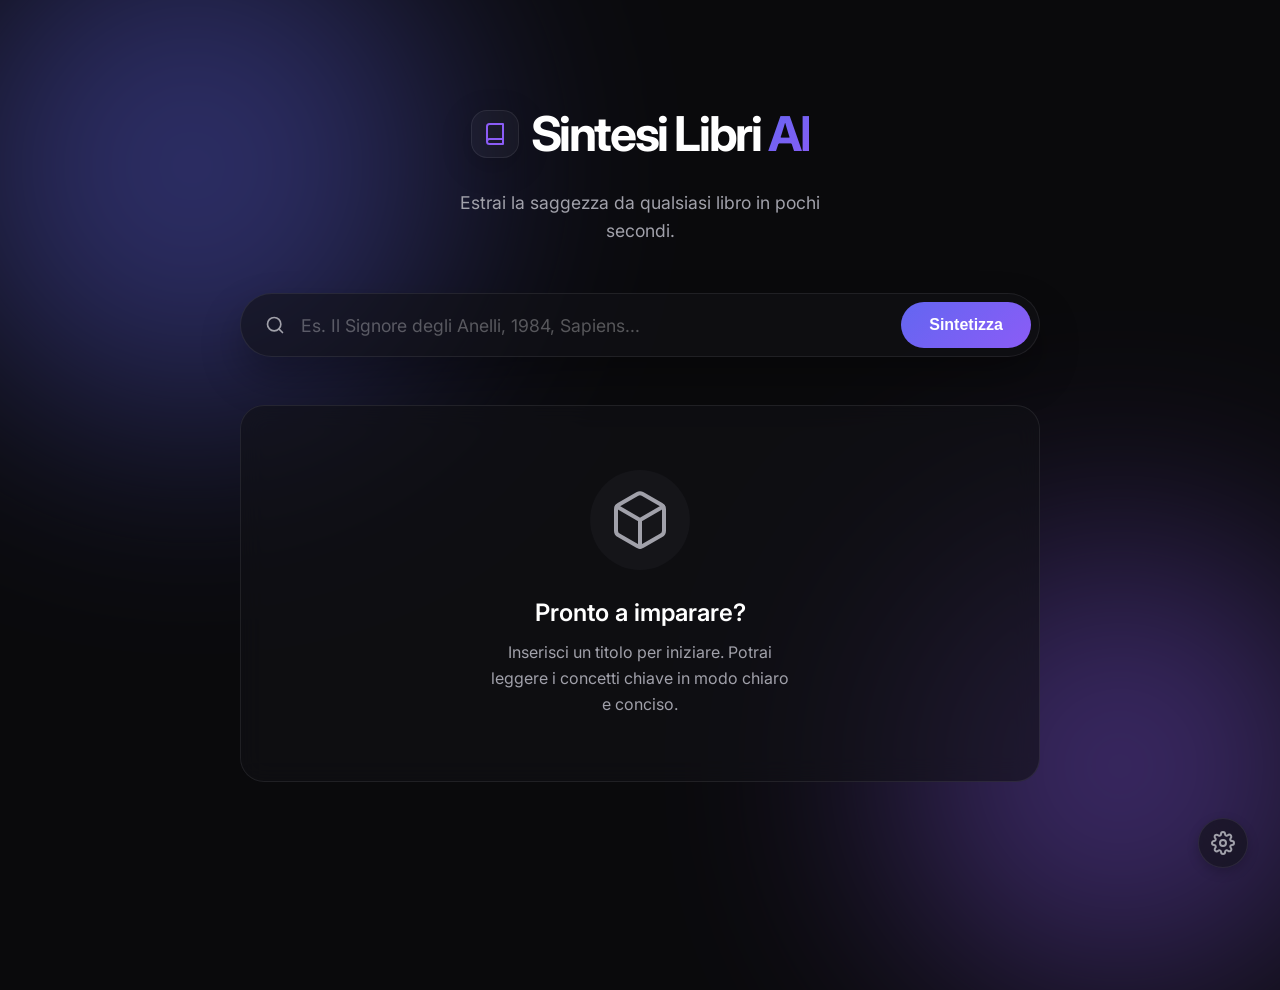
==== index.html @ 59c89904 "Initial commit: App Sintesi Libri AI" ====
<!DOCTYPE html>
<html lang="it">

<head>
    <meta charset="UTF-8">
    <meta name="viewport" content="width=device-width, initial-scale=1.0">
    <title>Sintesi Libri AI - Scopri i concetti chiave</title>
    <meta name="description"
        content="Inserisci il titolo di un libro e scopri immediatamente i suoi concetti principali generati con l'Intelligenza Artificiale.">

    <!-- Google Fonts: Inter -->
    <link rel="preconnect" href="https://fonts.googleapis.com">
    <link rel="preconnect" href="https://fonts.gstatic.com" crossorigin>
    <link href="https://fonts.googleapis.com/css2?family=Inter:wght@300;400;500;600;700&display=swap" rel="stylesheet">

    <!-- Custom CSS -->
    <link rel="stylesheet" href="index.css">
</head>

<body>
    <div class="app-container">
        <!-- Decorazioni Background (Glow Effects) -->
        <div class="bg-glow circle-1"></div>
        <div class="bg-glow circle-2"></div>

        <main class="main-content">
            <header class="header">
                <div class="logo-container">
                    <div class="logo-icon">
                        <svg width="24" height="24" viewBox="0 0 24 24" fill="none" stroke="currentColor"
                            stroke-width="2" stroke-linecap="round" stroke-linejoin="round">
                            <path d="M4 19.5v-15A2.5 2.5 0 0 1 6.5 2H20v20H6.5a2.5 2.5 0 0 1 0-5H20"></path>
                        </svg>
                    </div>
                    <h1>Sintesi Libri <span class="accent-text">AI</span></h1>
                </div>
                <p class="subtitle">Estrai la saggezza da qualsiasi libro in pochi secondi.</p>
            </header>

            <section class="search-section">
                <form id="searchForm" class="search-form">
                    <div class="input-wrapper">
                        <div class="search-icon">
                            <svg width="20" height="20" viewBox="0 0 24 24" fill="none" stroke="currentColor"
                                stroke-width="2" stroke-linecap="round" stroke-linejoin="round">
                                <circle cx="11" cy="11" r="8"></circle>
                                <line x1="21" y1="21" x2="16.65" y2="16.65"></line>
                            </svg>
                        </div>
                        <input type="text" id="bookInput" placeholder="Es. Il Signore degli Anelli, 1984, Sapiens..."
                            required autocomplete="off">
                        <button type="submit" id="searchButton" class="btn-primary">
                            <span>Sintetizza</span>
                            <div class="spinner hidden" id="loadingSpinner"></div>
                        </button>
                    </div>
                </form>
            </section>

            <!-- Risultati della Ricerca -->
            <section id="resultsArea" class="results-area hidden">
                <div class="book-info">
                    <h2 id="bookTitleDisplay">...</h2>
                    <p class="book-meta">Ecco i concetti principali estratti dal libro.</p>
                </div>

                <div id="conceptsList" class="concepts-list">
                    <!-- Concept Cards injected by JS -->
                </div>
            </section>

            <!-- Stato di Errore -->
            <section id="errorArea" class="error-area hidden">
                <div class="error-card">
                    <svg width="24" height="24" viewBox="0 0 24 24" fill="none" stroke="currentColor" stroke-width="2"
                        stroke-linecap="round" stroke-linejoin="round">
                        <circle cx="12" cy="12" r="10"></circle>
                        <line x1="12" y1="8" x2="12" y2="12"></line>
                        <line x1="12" y1="16" x2="12.01" y2="16"></line>
                    </svg>
                    <p id="errorMessage">Si è verificato un errore durante la ricerca.</p>
                </div>
            </section>

            <!-- Stato Vuoto (Iniziale) -->
            <section id="emptyState" class="empty-state">
                <div class="illustration-placeholder">
                    <svg width="64" height="64" viewBox="0 0 24 24" fill="none" stroke="currentColor" stroke-width="1.5"
                        stroke-linecap="round" stroke-linejoin="round">
                        <path
                            d="M21 16V8a2 2 0 0 0-1-1.73l-7-4a2 2 0 0 0-2 0l-7 4A2 2 0 0 0 3 8v8a2 2 0 0 0 1 1.73l7 4a2 2 0 0 0 2 0l7-4A2 2 0 0 0 21 16z">
                        </path>
                        <polyline points="3.27 6.96 12 12.01 20.73 6.96"></polyline>
                        <line x1="12" y1="22.08" x2="12" y2="12"></line>
                    </svg>
                </div>
                <h3>Pronto a imparare?</h3>
                <p>Inserisci un titolo per iniziare. Potrai leggere i concetti chiave in modo chiaro e conciso.</p>
            </section>

            <!-- Bottone Impostazioni (API Key) -->
            <button id="settingsBtn" class="settings-btn" title="Impostazioni API Key">
                <svg width="24" height="24" viewBox="0 0 24 24" fill="none" stroke="currentColor" stroke-width="2"
                    stroke-linecap="round" stroke-linejoin="round">
                    <circle cx="12" cy="12" r="3"></circle>
                    <path
                        d="M19.4 15a1.65 1.65 0 0 0 .33 1.82l.06.06a2 2 0 0 1 0 2.83 2 2 0 0 1-2.83 0l-.06-.06a1.65 1.65 0 0 0-1.82-.33 1.65 1.65 0 0 0-1 1.51V21a2 2 0 0 1-2 2 2 2 0 0 1-2-2v-.09A1.65 1.65 0 0 0 9 19.4a1.65 1.65 0 0 0-1.82.33l-.06.06a2 2 0 0 1-2.83 0 2 2 0 0 1 0-2.83l.06-.06a1.65 1.65 0 0 0 .33-1.82 1.65 1.65 0 0 0-1.51-1H3a2 2 0 0 1-2-2 2 2 0 0 1 2-2h.09A1.65 1.65 0 0 0 4.6 9a1.65 1.65 0 0 0-.33-1.82l-.06-.06a2 2 0 0 1 0-2.83 2 2 0 0 1 2.83 0l.06.06a1.65 1.65 0 0 0 1.82.33H9a1.65 1.65 0 0 0 1-1.51V3a2 2 0 0 1 2-2 2 2 0 0 1 2 2v.09a1.65 1.65 0 0 0 1 1.51 1.65 1.65 0 0 0 1.82-.33l.06-.06a2 2 0 0 1 2.83 0 2 2 0 0 1 0 2.83l-.06.06a1.65 1.65 0 0 0-.33 1.82V9a1.65 1.65 0 0 0 1.51 1H21a2 2 0 0 1 2 2 2 2 0 0 1-2 2h-.09a1.65 1.65 0 0 0-1.51 1z">
                    </path>
                </svg>
            </button>
        </main>
    </div>

    <!-- Modale Impostazioni API Key -->
    <div id="apiModal" class="modal-overlay hidden">
        <div class="modal-content">
            <div class="modal-header">
                <h2>Configura l'Intelligenza Artificiale</h2>
                <button class="close-btn" id="closeSettingsBtn">&times;</button>
            </div>

            <div class="modal-body">
                <p class="instruction-text">
                    Per funzionare realmente e generare i concetti dei libri, questa app utilizza il "cervello" di
                    <strong>Google Gemini</strong>.
                </p>

                <div class="api-steps">
                    <p><strong>Non hai una chiave API? È gratis in 1 minuto.</strong></p>
                    <ol>
                        <li>Vai su <a href="https://aistudio.google.com/app/apikey" target="_blank"
                                rel="noopener noreferrer">Google AI Studio</a></li>
                        <li>Accedi con il tuo account Google</li>
                        <li>Clicca su <strong>"Create API Key"</strong></li>
                        <li>Copia la lunga stringa di testo creata e incollala qui sotto.</li>
                    </ol>
                    <p class="security-note"><i>La chiave verrà salvata esclusivamente all'interno del tuo browser.
                            Questa applicazione web non ha un server proprietario, quindi i tuoi dati rimangono
                            completamente nel tuo computer.</i></p>
                </div>

                <div class="form-group">
                    <label for="apiKeyInput">La tua API Key Gemini:</label>
                    <div class="input-actions-wrapper">
                        <input type="password" id="apiKeyInput" placeholder="AIzaSyA..." autocomplete="off">
                    </div>
                </div>

                <div class="modal-actions">
                    <button id="saveApiBtn" class="btn-primary" style="width: 100%; justify-content: center;">Salva e
                        Inizia a Usare l'App</button>
                    <p id="saveApiSuccess" class="success-message hidden">Chiave salvata! Ora puoi usare la ricerca
                        vera.</p>
                </div>
            </div>
        </div>
    </div>

    <!-- Logic -->
    <script src="app.js"></script>
</body>

</html>
---- index.css ----
:root {
  /* Color Palette - Premium Dark Theme */
  --bg-primary: #0a0a0c;
  --bg-secondary: #121216;
  --text-primary: #ffffff;
  --text-secondary: #a1a1aa;

  --accent-primary: #6366f1;
  /* Indigo */
  --accent-secondary: #8b5cf6;
  /* Violet */
  --accent-gradient: linear-gradient(135deg, var(--accent-primary) 0%, var(--accent-secondary) 100%);

  --surface-color: rgba(255, 255, 255, 0.03);
  --border-color: rgba(255, 255, 255, 0.08);
  --glass-bg: rgba(18, 18, 22, 0.6);

  --error: #ef4444;

  /* Layout */
  --max-width: 800px;
  --border-radius-lg: 24px;
  --border-radius-md: 16px;
  --border-radius-sm: 12px;

  /* Animations */
  --transition-fast: 0.15s ease-out;
  --transition-normal: 0.3s cubic-bezier(0.4, 0, 0.2, 1);
  --transition-bounce: 0.5s cubic-bezier(0.34, 1.56, 0.64, 1);
}

* {
  margin: 0;
  padding: 0;
  box-sizing: border-box;
}

body {
  font-family: 'Inter', -apple-system, BlinkMacSystemFont, "Segoe UI", Roboto, Helvetica, Arial, sans-serif;
  background-color: var(--bg-primary);
  color: var(--text-primary);
  line-height: 1.6;
  min-height: 100vh;
  overflow-x: hidden;
}

/* Background Decorations */
.app-container {
  position: relative;
  min-height: 100vh;
  display: flex;
  flex-direction: column;
  align-items: center;
  padding: 2rem 1rem;
}

.bg-glow {
  position: absolute;
  border-radius: 50%;
  filter: blur(120px);
  z-index: 0;
  opacity: 0.4;
  pointer-events: none;
}

.circle-1 {
  top: -10%;
  left: -5%;
  width: 40vw;
  height: 40vw;
  background: var(--accent-primary);
  animation: float 20s ease-in-out infinite alternate;
}

.circle-2 {
  bottom: -10%;
  right: -5%;
  width: 35vw;
  height: 35vw;
  background: var(--accent-secondary);
  animation: float 15s ease-in-out infinite alternate-reverse;
}

@keyframes float {
  0% {
    transform: translate(0, 0) scale(1);
  }

  50% {
    transform: translate(5%, 10%) scale(1.1);
  }

  100% {
    transform: translate(-5%, -10%) scale(0.95);
  }
}

/* Main Content Area */
.main-content {
  width: 100%;
  max-width: var(--max-width);
  z-index: 10;
  display: flex;
  flex-direction: column;
  gap: 3rem;
  margin-top: 4rem;
}

/* Header */
.header {
  text-align: center;
  animation: slideDown 0.8s cubic-bezier(0.16, 1, 0.3, 1);
}

.logo-container {
  display: inline-flex;
  align-items: center;
  gap: 12px;
  margin-bottom: 1rem;
}

.logo-icon {
  display: flex;
  align-items: center;
  justify-content: center;
  width: 48px;
  height: 48px;
  background: var(--surface-color);
  border: 1px solid var(--border-color);
  border-radius: var(--border-radius-md);
  color: var(--accent-secondary);
  box-shadow: 0 8px 32px rgba(0, 0, 0, 0.2);
}

h1 {
  font-size: 3rem;
  font-weight: 700;
  letter-spacing: -0.05em;
  margin: 0;
}

.accent-text {
  background: var(--accent-gradient);
  -webkit-background-clip: text;
  background-clip: text;
  color: transparent;
  display: inline-block;
}

.subtitle {
  color: var(--text-secondary);
  font-size: 1.1rem;
  font-weight: 400;
  max-width: 400px;
  margin: 0 auto;
}

/* Search Form */
.search-form {
  margin: 0 auto;
  width: 100%;
  animation: fadeIn 1s ease-out 0.2s both;
}

.input-wrapper {
  position: relative;
  display: flex;
  align-items: center;
  background: var(--glass-bg);
  backdrop-filter: blur(16px);
  -webkit-backdrop-filter: blur(16px);
  border: 1px solid var(--border-color);
  border-radius: 99px;
  padding: 8px 8px 8px 24px;
  box-shadow: 0 20px 40px rgba(0, 0, 0, 0.3);
  transition: var(--transition-normal);
}

.input-wrapper:focus-within {
  border-color: var(--accent-primary);
  box-shadow: 0 0 0 4px rgba(99, 102, 241, 0.15), 0 20px 40px rgba(0, 0, 0, 0.3);
}

.search-icon {
  color: var(--text-secondary);
  display: flex;
}

input {
  flex: 1;
  background: transparent;
  border: none;
  padding: 12px 16px;
  color: var(--text-primary);
  font-size: 1.1rem;
  font-family: inherit;
  outline: none;
}

input::placeholder {
  color: rgba(255, 255, 255, 0.3);
}

.btn-primary {
  display: flex;
  align-items: center;
  gap: 8px;
  background: var(--accent-gradient);
  color: white;
  border: none;
  padding: 14px 28px;
  border-radius: 99px;
  font-weight: 600;
  font-size: 1rem;
  cursor: pointer;
  transition: var(--transition-bounce);
  position: relative;
  overflow: hidden;
}

.btn-primary::before {
  content: '';
  position: absolute;
  top: 0;
  left: 0;
  right: 0;
  bottom: 0;
  background: linear-gradient(rgba(255, 255, 255, 0.1), rgba(255, 255, 255, 0));
  opacity: 0;
  transition: var(--transition-fast);
}

.btn-primary:hover {
  transform: translateY(-2px);
  box-shadow: 0 10px 20px rgba(99, 102, 241, 0.4);
}

.btn-primary:hover::before {
  opacity: 1;
}

.btn-primary:active {
  transform: translateY(1px);
}

.btn-primary:disabled {
  opacity: 0.7;
  cursor: not-allowed;
  transform: none;
}

/* Spinner */
.spinner {
  width: 18px;
  height: 18px;
  border: 2px solid rgba(255, 255, 255, 0.3);
  border-right-color: white;
  border-radius: 50%;
  animation: spin 0.8s linear infinite;
}

@keyframes spin {
  from {
    transform: rotate(0deg);
  }

  to {
    transform: rotate(360deg);
  }
}

/* States */
.hidden {
  display: none !important;
}

/* Empty State */
.empty-state {
  text-align: center;
  padding: 4rem 2rem;
  background: var(--glass-bg);
  backdrop-filter: blur(12px);
  -webkit-backdrop-filter: blur(12px);
  border: 1px solid var(--border-color);
  border-radius: var(--border-radius-lg);
  animation: fadeIn 1.2s ease-out 0.4s both;
}

.illustration-placeholder {
  display: inline-flex;
  align-items: center;
  justify-content: center;
  width: 100px;
  height: 100px;
  background: var(--surface-color);
  border-radius: 50%;
  color: var(--text-secondary);
  margin-bottom: 1.5rem;
}

.empty-state h3 {
  font-size: 1.5rem;
  margin-bottom: 0.5rem;
  font-weight: 600;
}

.empty-state p {
  color: var(--text-secondary);
  max-width: 300px;
  margin: 0 auto;
}

/* Results Area */
.results-area {
  animation: slideUp 0.5s cubic-bezier(0.16, 1, 0.3, 1) both;
}

.book-info {
  margin-bottom: 2rem;
  text-align: left;
}

.book-info h2 {
  font-size: 2rem;
  font-weight: 700;
  margin-bottom: 0.5rem;
  color: var(--text-primary);
}

.book-meta {
  color: var(--accent-secondary);
  font-weight: 500;
}

/* Concepts List */
.concepts-list {
  display: flex;
  flex-direction: column;
  gap: 1.5rem;
}

/* Concept Card */
.concept-card {
  background: var(--glass-bg);
  backdrop-filter: blur(12px);
  -webkit-backdrop-filter: blur(12px);
  border: 1px solid var(--border-color);
  border-radius: var(--border-radius-md);
  padding: 2rem;
  transition: var(--transition-normal);
  position: relative;
  overflow: hidden;
  opacity: 0;
  transform: translateY(20px);
}

.concept-card.animate-in {
  opacity: 1;
  transform: translateY(0);
}

.concept-card::before {
  content: '';
  position: absolute;
  top: 0;
  left: 0;
  width: 4px;
  height: 100%;
  background: var(--accent-gradient);
  opacity: 0;
  transition: var(--transition-normal);
}

.concept-card:hover {
  transform: translateY(-4px) scale(1.01);
  box-shadow: 0 20px 40px rgba(0, 0, 0, 0.2);
  border-color: rgba(255, 255, 255, 0.15);
}

.concept-card:hover::before {
  opacity: 1;
}

.concept-header {
  display: flex;
  align-items: center;
  gap: 1rem;
  margin-bottom: 1rem;
}

.concept-number {
  display: flex;
  align-items: center;
  justify-content: center;
  width: 32px;
  height: 32px;
  background: rgba(99, 102, 241, 0.1);
  color: var(--accent-primary);
  border-radius: 50%;
  font-weight: 700;
  font-size: 0.9rem;
}

.concept-card h3 {
  font-size: 1.3rem;
  font-weight: 600;
  margin: 0;
}

.concept-card p {
  color: var(--text-secondary);
  line-height: 1.7;
}

/* Error Area */
.error-area {
  animation: slideUp 0.4s ease-out;
}

.error-card {
  display: flex;
  align-items: center;
  justify-content: center;
  gap: 12px;
  background: rgba(239, 68, 68, 0.1);
  border: 1px solid rgba(239, 68, 68, 0.2);
  color: var(--error);
  padding: 1.5rem;
  border-radius: var(--border-radius-md);
  text-align: center;
}

/* Keyframes */
@keyframes slideDown {
  from {
    opacity: 0;
    transform: translateY(-30px);
  }

  to {
    opacity: 1;
    transform: translateY(0);
  }
}

@keyframes slideUp {
  from {
    opacity: 0;
    transform: translateY(30px);
  }

  to {
    opacity: 1;
    transform: translateY(0);
  }
}

@keyframes fadeIn {
  from {
    opacity: 0;
  }

  to {
    opacity: 1;
  }
}

/* Responsiveness */
@media (max-width: 640px) {
  h1 {
    font-size: 2.2rem;
  }

  .input-wrapper {
    flex-direction: column;
    border-radius: 24px;
    padding: 16px;
    gap: 12px;
  }

  .search-icon {
    display: none;
  }

  input {
    width: 100%;
    text-align: center;
    padding: 8px;
  }

  .btn-primary {
    width: 100%;
    justify-content: center;
  }

  .concept-card {
    padding: 1.5rem;
  }
}

/* Settings Button */
.settings-btn {
  position: fixed;
  bottom: 2rem;
  right: 2rem;
  width: 50px;
  height: 50px;
  border-radius: 50%;
  background: var(--glass-bg);
  backdrop-filter: blur(12px);
  -webkit-backdrop-filter: blur(12px);
  border: 1px solid var(--border-color);
  color: var(--text-secondary);
  display: flex;
  align-items: center;
  justify-content: center;
  cursor: pointer;
  transition: var(--transition-normal);
  z-index: 100;
  box-shadow: 0 4px 12px rgba(0, 0, 0, 0.2);
}

.settings-btn:hover {
  transform: rotate(45deg);
  color: var(--accent-primary);
  border-color: var(--accent-primary);
}

/* Modal Overlay */
.modal-overlay {
  position: fixed;
  top: 0;
  left: 0;
  width: 100%;
  height: 100%;
  background: rgba(10, 10, 12, 0.8);
  backdrop-filter: blur(8px);
  -webkit-backdrop-filter: blur(8px);
  z-index: 999;
  display: flex;
  align-items: center;
  justify-content: center;
  padding: 1rem;
  opacity: 1;
  transition: opacity var(--transition-normal);
}

.modal-overlay.hidden {
  opacity: 0;
  pointer-events: none;
}

.modal-content {
  background: var(--bg-secondary);
  border: 1px solid var(--border-color);
  border-radius: var(--border-radius-lg);
  width: 100%;
  max-width: 500px;
  box-shadow: 0 25px 50px -12px rgba(0, 0, 0, 0.5);
  transform: translateY(0) scale(1);
  transition: transform var(--transition-normal);
  overflow: hidden;
}

.modal-overlay.hidden .modal-content {
  transform: translateY(20px) scale(0.95);
}

.modal-header {
  display: flex;
  align-items: center;
  justify-content: space-between;
  padding: 1.5rem 2rem;
  border-bottom: 1px solid var(--border-color);
}

.modal-header h2 {
  font-size: 1.2rem;
  font-weight: 600;
}

.close-btn {
  background: none;
  border: none;
  color: var(--text-secondary);
  font-size: 1.5rem;
  cursor: pointer;
  transition: color 0.2s;
}

.close-btn:hover {
  color: var(--text-primary);
}

.modal-body {
  padding: 2rem;
}

.instruction-text {
  margin-bottom: 1.5rem;
  color: var(--text-primary);
}

.api-steps {
  background: rgba(255, 255, 255, 0.03);
  padding: 1.5rem;
  border-radius: var(--border-radius-sm);
  margin-bottom: 1.5rem;
  border: 1px solid rgba(255, 255, 255, 0.05);
}

.api-steps ol {
  margin-left: 1.2rem;
  margin-top: 0.8rem;
  margin-bottom: 0.8rem;
  color: var(--accent-secondary);
}

.api-steps li {
  margin-bottom: 0.4rem;
}

.api-steps a {
  color: var(--accent-primary);
  text-decoration: underline;
  text-underline-offset: 4px;
}

.api-steps a:hover {
  color: #fff;
}

.security-note {
  font-size: 0.85rem;
  color: var(--text-secondary);
  line-height: 1.4;
  margin-top: 1rem;
}

.form-group {
  margin-bottom: 1.5rem;
}

.form-group label {
  display: block;
  font-weight: 500;
  margin-bottom: 0.5rem;
}

.input-actions-wrapper {
  position: relative;
  display: flex;
}

.input-actions-wrapper input {
  width: 100%;
  background: rgba(0, 0, 0, 0.3);
  border: 1px solid var(--border-color);
  border-radius: 8px;
  padding: 12px 16px;
  transition: border-color var(--transition-fast);
}

.input-actions-wrapper input:focus {
  border-color: var(--accent-primary);
}

.modal-actions {
  text-align: center;
}

.success-message {
  color: #10b981;
  font-size: 0.9rem;
  margin-top: 1rem;
  font-weight: 500;
}
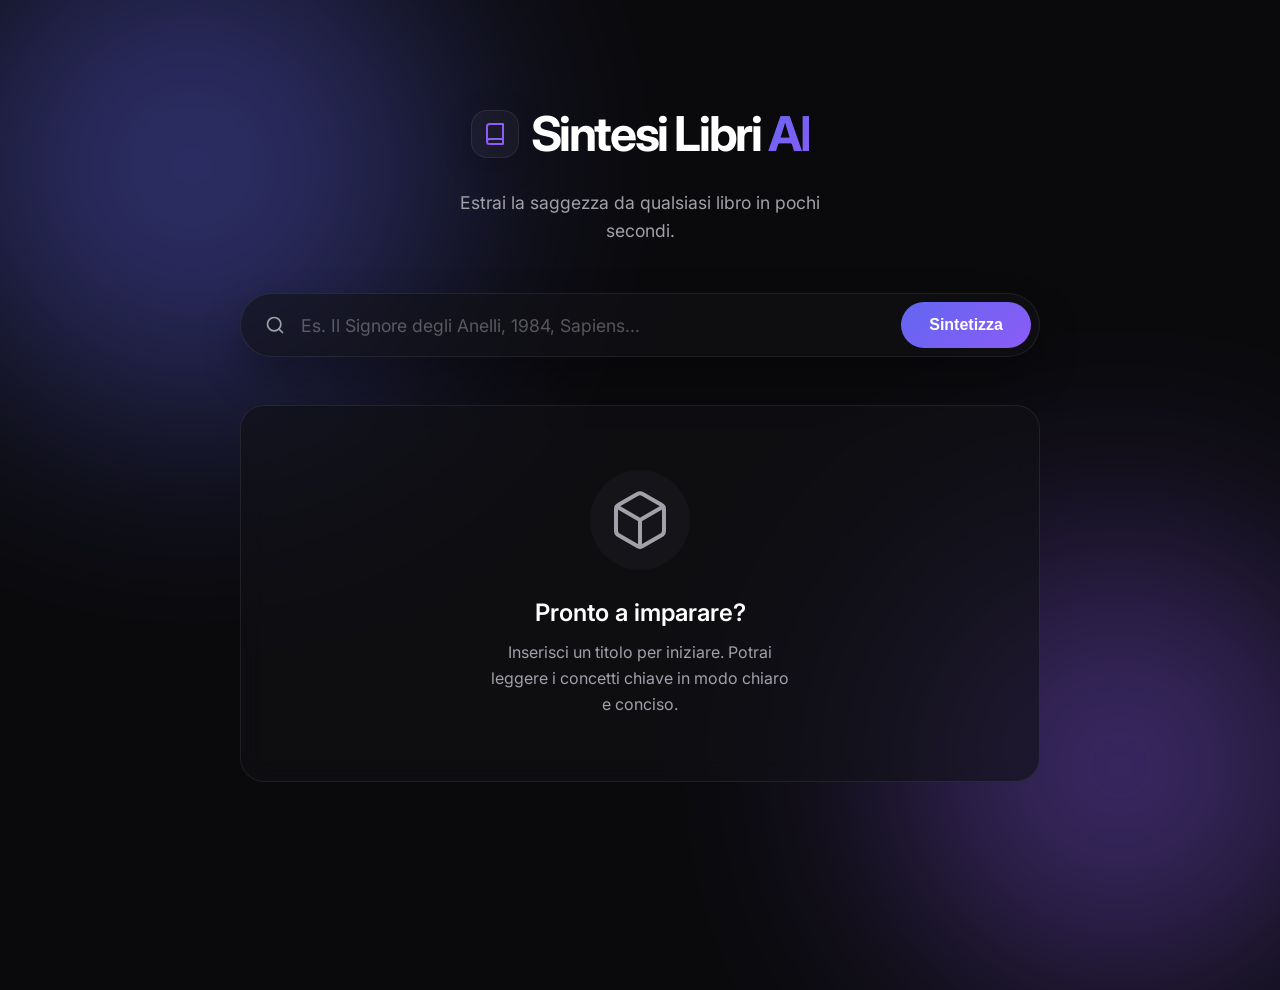
==== commit e68fe222: "feat: migrazione a backend netlify serverless e rimozione chiavi esposte" ====
--- a/index.html
+++ b/index.html
@@ -98,66 +98,9 @@
                 <p>Inserisci un titolo per iniziare. Potrai leggere i concetti chiave in modo chiaro e conciso.</p>
             </section>
 
-            <!-- Bottone Impostazioni (API Key) -->
-            <button id="settingsBtn" class="settings-btn" title="Impostazioni API Key">
-                <svg width="24" height="24" viewBox="0 0 24 24" fill="none" stroke="currentColor" stroke-width="2"
-                    stroke-linecap="round" stroke-linejoin="round">
-                    <circle cx="12" cy="12" r="3"></circle>
-                    <path
-                        d="M19.4 15a1.65 1.65 0 0 0 .33 1.82l.06.06a2 2 0 0 1 0 2.83 2 2 0 0 1-2.83 0l-.06-.06a1.65 1.65 0 0 0-1.82-.33 1.65 1.65 0 0 0-1 1.51V21a2 2 0 0 1-2 2 2 2 0 0 1-2-2v-.09A1.65 1.65 0 0 0 9 19.4a1.65 1.65 0 0 0-1.82.33l-.06.06a2 2 0 0 1-2.83 0 2 2 0 0 1 0-2.83l.06-.06a1.65 1.65 0 0 0 .33-1.82 1.65 1.65 0 0 0-1.51-1H3a2 2 0 0 1-2-2 2 2 0 0 1 2-2h.09A1.65 1.65 0 0 0 4.6 9a1.65 1.65 0 0 0-.33-1.82l-.06-.06a2 2 0 0 1 0-2.83 2 2 0 0 1 2.83 0l.06.06a1.65 1.65 0 0 0 1.82.33H9a1.65 1.65 0 0 0 1-1.51V3a2 2 0 0 1 2-2 2 2 0 0 1 2 2v.09a1.65 1.65 0 0 0 1 1.51 1.65 1.65 0 0 0 1.82-.33l.06-.06a2 2 0 0 1 2.83 0 2 2 0 0 1 0 2.83l-.06.06a1.65 1.65 0 0 0-.33 1.82V9a1.65 1.65 0 0 0 1.51 1H21a2 2 0 0 1 2 2 2 2 0 0 1-2 2h-.09a1.65 1.65 0 0 0-1.51 1z">
-                    </path>
-                </svg>
-            </button>
+
         </main>
     </div>
-
-    <!-- Modale Impostazioni API Key -->
-    <div id="apiModal" class="modal-overlay hidden">
-        <div class="modal-content">
-            <div class="modal-header">
-                <h2>Configura l'Intelligenza Artificiale</h2>
-                <button class="close-btn" id="closeSettingsBtn">&times;</button>
-            </div>
-
-            <div class="modal-body">
-                <p class="instruction-text">
-                    Per funzionare realmente e generare i concetti dei libri, questa app utilizza il "cervello" di
-                    <strong>Google Gemini</strong>.
-                </p>
-
-                <div class="api-steps">
-                    <p><strong>Non hai una chiave API? È gratis in 1 minuto.</strong></p>
-                    <ol>
-                        <li>Vai su <a href="https://aistudio.google.com/app/apikey" target="_blank"
-                                rel="noopener noreferrer">Google AI Studio</a></li>
-                        <li>Accedi con il tuo account Google</li>
-                        <li>Clicca su <strong>"Create API Key"</strong></li>
-                        <li>Copia la lunga stringa di testo creata e incollala qui sotto.</li>
-                    </ol>
-                    <p class="security-note"><i>La chiave verrà salvata esclusivamente all'interno del tuo browser.
-                            Questa applicazione web non ha un server proprietario, quindi i tuoi dati rimangono
-                            completamente nel tuo computer.</i></p>
-                </div>
-
-                <div class="form-group">
-                    <label for="apiKeyInput">La tua API Key Gemini:</label>
-                    <div class="input-actions-wrapper">
-                        <input type="password" id="apiKeyInput" placeholder="AIzaSyA..." autocomplete="off">
-                    </div>
-                </div>
-
-                <div class="modal-actions">
-                    <button id="saveApiBtn" class="btn-primary" style="width: 100%; justify-content: center;">Salva e
-                        Inizia a Usare l'App</button>
-                    <p id="saveApiSuccess" class="success-message hidden">Chiave salvata! Ora puoi usare la ricerca
-                        vera.</p>
-                </div>
-            </div>
-        </div>
-    </div>
-
-    <!-- Logic -->
     <script src="app.js"></script>
 </body>
-
-</html>+</html>
--- a/index.css
+++ b/index.css
@@ -498,180 +498,3 @@
   }
 }
 
-/* Settings Button */
-.settings-btn {
-  position: fixed;
-  bottom: 2rem;
-  right: 2rem;
-  width: 50px;
-  height: 50px;
-  border-radius: 50%;
-  background: var(--glass-bg);
-  backdrop-filter: blur(12px);
-  -webkit-backdrop-filter: blur(12px);
-  border: 1px solid var(--border-color);
-  color: var(--text-secondary);
-  display: flex;
-  align-items: center;
-  justify-content: center;
-  cursor: pointer;
-  transition: var(--transition-normal);
-  z-index: 100;
-  box-shadow: 0 4px 12px rgba(0, 0, 0, 0.2);
-}
-
-.settings-btn:hover {
-  transform: rotate(45deg);
-  color: var(--accent-primary);
-  border-color: var(--accent-primary);
-}
-
-/* Modal Overlay */
-.modal-overlay {
-  position: fixed;
-  top: 0;
-  left: 0;
-  width: 100%;
-  height: 100%;
-  background: rgba(10, 10, 12, 0.8);
-  backdrop-filter: blur(8px);
-  -webkit-backdrop-filter: blur(8px);
-  z-index: 999;
-  display: flex;
-  align-items: center;
-  justify-content: center;
-  padding: 1rem;
-  opacity: 1;
-  transition: opacity var(--transition-normal);
-}
-
-.modal-overlay.hidden {
-  opacity: 0;
-  pointer-events: none;
-}
-
-.modal-content {
-  background: var(--bg-secondary);
-  border: 1px solid var(--border-color);
-  border-radius: var(--border-radius-lg);
-  width: 100%;
-  max-width: 500px;
-  box-shadow: 0 25px 50px -12px rgba(0, 0, 0, 0.5);
-  transform: translateY(0) scale(1);
-  transition: transform var(--transition-normal);
-  overflow: hidden;
-}
-
-.modal-overlay.hidden .modal-content {
-  transform: translateY(20px) scale(0.95);
-}
-
-.modal-header {
-  display: flex;
-  align-items: center;
-  justify-content: space-between;
-  padding: 1.5rem 2rem;
-  border-bottom: 1px solid var(--border-color);
-}
-
-.modal-header h2 {
-  font-size: 1.2rem;
-  font-weight: 600;
-}
-
-.close-btn {
-  background: none;
-  border: none;
-  color: var(--text-secondary);
-  font-size: 1.5rem;
-  cursor: pointer;
-  transition: color 0.2s;
-}
-
-.close-btn:hover {
-  color: var(--text-primary);
-}
-
-.modal-body {
-  padding: 2rem;
-}
-
-.instruction-text {
-  margin-bottom: 1.5rem;
-  color: var(--text-primary);
-}
-
-.api-steps {
-  background: rgba(255, 255, 255, 0.03);
-  padding: 1.5rem;
-  border-radius: var(--border-radius-sm);
-  margin-bottom: 1.5rem;
-  border: 1px solid rgba(255, 255, 255, 0.05);
-}
-
-.api-steps ol {
-  margin-left: 1.2rem;
-  margin-top: 0.8rem;
-  margin-bottom: 0.8rem;
-  color: var(--accent-secondary);
-}
-
-.api-steps li {
-  margin-bottom: 0.4rem;
-}
-
-.api-steps a {
-  color: var(--accent-primary);
-  text-decoration: underline;
-  text-underline-offset: 4px;
-}
-
-.api-steps a:hover {
-  color: #fff;
-}
-
-.security-note {
-  font-size: 0.85rem;
-  color: var(--text-secondary);
-  line-height: 1.4;
-  margin-top: 1rem;
-}
-
-.form-group {
-  margin-bottom: 1.5rem;
-}
-
-.form-group label {
-  display: block;
-  font-weight: 500;
-  margin-bottom: 0.5rem;
-}
-
-.input-actions-wrapper {
-  position: relative;
-  display: flex;
-}
-
-.input-actions-wrapper input {
-  width: 100%;
-  background: rgba(0, 0, 0, 0.3);
-  border: 1px solid var(--border-color);
-  border-radius: 8px;
-  padding: 12px 16px;
-  transition: border-color var(--transition-fast);
-}
-
-.input-actions-wrapper input:focus {
-  border-color: var(--accent-primary);
-}
-
-.modal-actions {
-  text-align: center;
-}
-
-.success-message {
-  color: #10b981;
-  font-size: 0.9rem;
-  margin-top: 1rem;
-  font-weight: 500;
-}
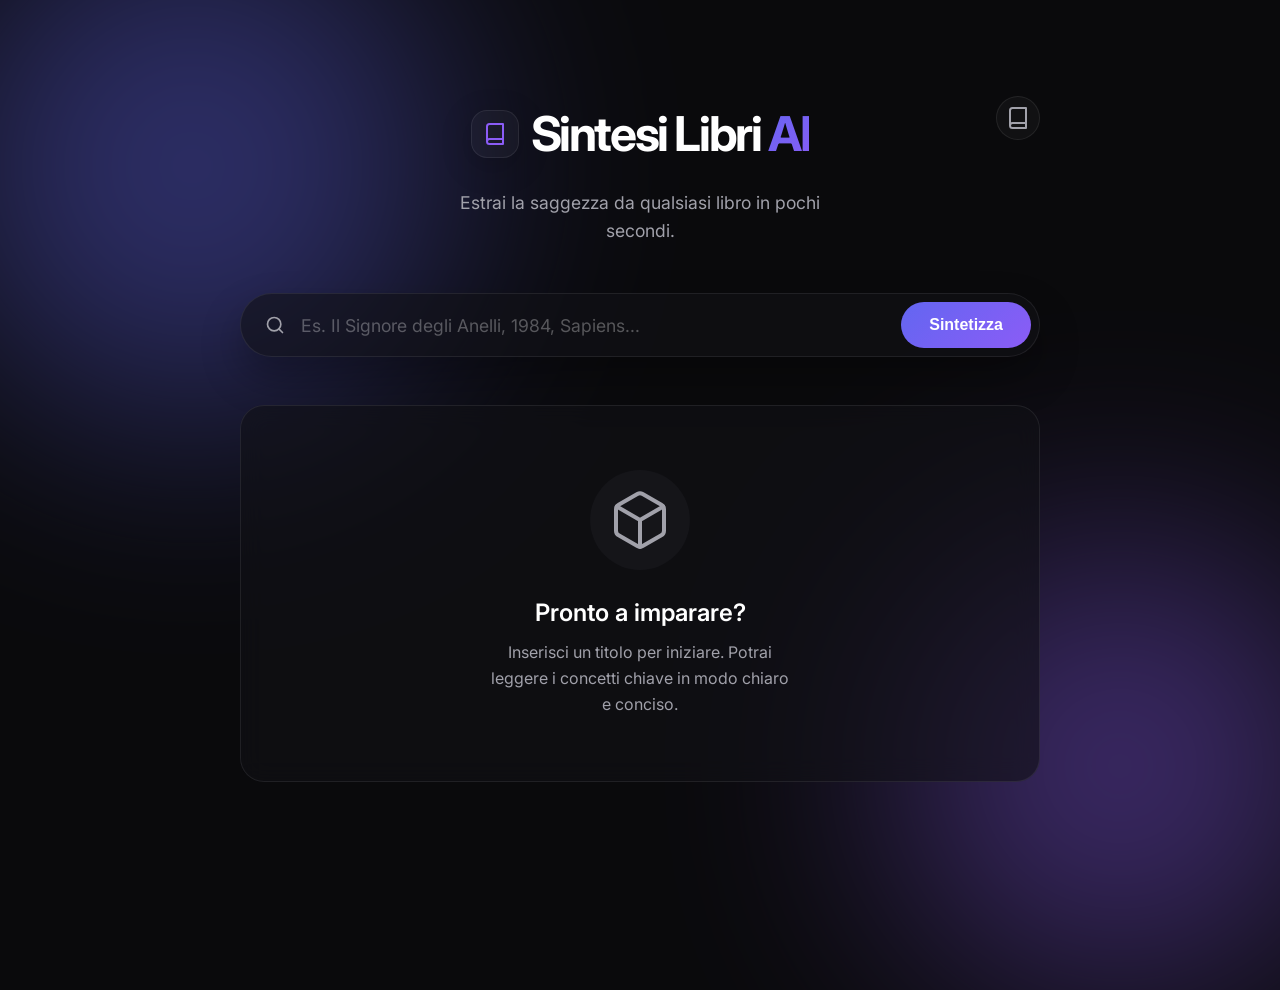
==== commit 58012f50: "feat: aggiunta ui cronologia ricerche, tasto copia ed emoji nel prompt" ====
--- a/index.html
+++ b/index.html
@@ -25,6 +25,14 @@
 
         <main class="main-content">
             <header class="header">
+                <div class="header-actions">
+                    <button id="historyBtn" class="action-btn" title="Libreria (Cronologia)">
+                        <svg width="24" height="24" viewBox="0 0 24 24" fill="none" stroke="currentColor"
+                            stroke-width="2" stroke-linecap="round" stroke-linejoin="round">
+                            <path d="M4 19.5v-15A2.5 2.5 0 0 1 6.5 2H20v20H6.5a2.5 2.5 0 0 1 0-5H20"></path>
+                        </svg>
+                    </button>
+                </div>
                 <div class="logo-container">
                     <div class="logo-icon">
                         <svg width="24" height="24" viewBox="0 0 24 24" fill="none" stroke="currentColor"
@@ -101,6 +109,24 @@
 
         </main>
     </div>
+
+    <!-- Modale Cronologia (Drawer) -->
+    <div id="historyDrawer" class="drawer-overlay hidden">
+        <div class="drawer-content">
+            <div class="drawer-header">
+                <h2>La Tua Libreria</h2>
+                <button class="close-btn" id="closeHistoryBtn">&times;</button>
+            </div>
+            <div class="drawer-body">
+                <p id="emptyHistoryMsg" class="instruction-text">Nessun libro salvato ancora. Cerca un libro per
+                    aggiungerlo alla tua libreria!</p>
+                <div id="historyList" class="history-list">
+                    <!-- Gli elementi della cronologia verranno iniettati qui da JS -->
+                </div>
+            </div>
+        </div>
+    </div>
     <script src="app.js"></script>
 </body>
-</html>
+
+</html>
--- a/index.css
+++ b/index.css
@@ -109,7 +109,34 @@
 /* Header */
 .header {
   text-align: center;
+  position: relative;
   animation: slideDown 0.8s cubic-bezier(0.16, 1, 0.3, 1);
+}
+
+.header-actions {
+  position: absolute;
+  top: 0;
+  right: 0;
+}
+
+.action-btn {
+  background: var(--surface-color);
+  border: 1px solid var(--border-color);
+  color: var(--text-secondary);
+  width: 44px;
+  height: 44px;
+  border-radius: 50%;
+  display: flex;
+  align-items: center;
+  justify-content: center;
+  cursor: pointer;
+  transition: var(--transition-normal);
+}
+
+.action-btn:hover {
+  background: rgba(255, 255, 255, 0.1);
+  color: var(--accent-primary);
+  transform: translateY(-2px);
 }
 
 .logo-container {
@@ -359,6 +386,42 @@
   transform: translateY(0);
 }
 
+.concept-actions {
+  position: absolute;
+  top: 1rem;
+  right: 1rem;
+  opacity: 0;
+  transition: opacity 0.2s;
+}
+
+.concept-card:hover .concept-actions {
+  opacity: 1;
+}
+
+.copy-btn {
+  background: rgba(255, 255, 255, 0.05);
+  border: 1px solid var(--border-color);
+  color: var(--text-secondary);
+  width: 32px;
+  height: 32px;
+  border-radius: 8px;
+  display: flex;
+  align-items: center;
+  justify-content: center;
+  cursor: pointer;
+  transition: var(--transition-fast);
+}
+
+.copy-btn:hover {
+  background: rgba(255, 255, 255, 0.15);
+  color: #fff;
+}
+
+.copy-btn.copied {
+  color: #10b981;
+  border-color: #10b981;
+}
+
 .concept-card::before {
   content: '';
   position: absolute;
@@ -392,13 +455,18 @@
   display: flex;
   align-items: center;
   justify-content: center;
-  width: 32px;
-  height: 32px;
+  width: 36px;
+  height: 36px;
+  width: 44px;
+  /* Increased from 36px */
+  height: 44px;
+  /* Increased from 36px */
   background: rgba(99, 102, 241, 0.1);
-  color: var(--accent-primary);
+  color: #fff;
   border-radius: 50%;
-  font-weight: 700;
-  font-size: 0.9rem;
+  font-size: 1.4rem;
+  /* Increased from 1.2rem */
+  box-shadow: 0 0 10px rgba(99, 102, 241, 0.2);
 }
 
 .concept-card h3 {
@@ -496,5 +564,4 @@
   .concept-card {
     padding: 1.5rem;
   }
-}
-
+}
